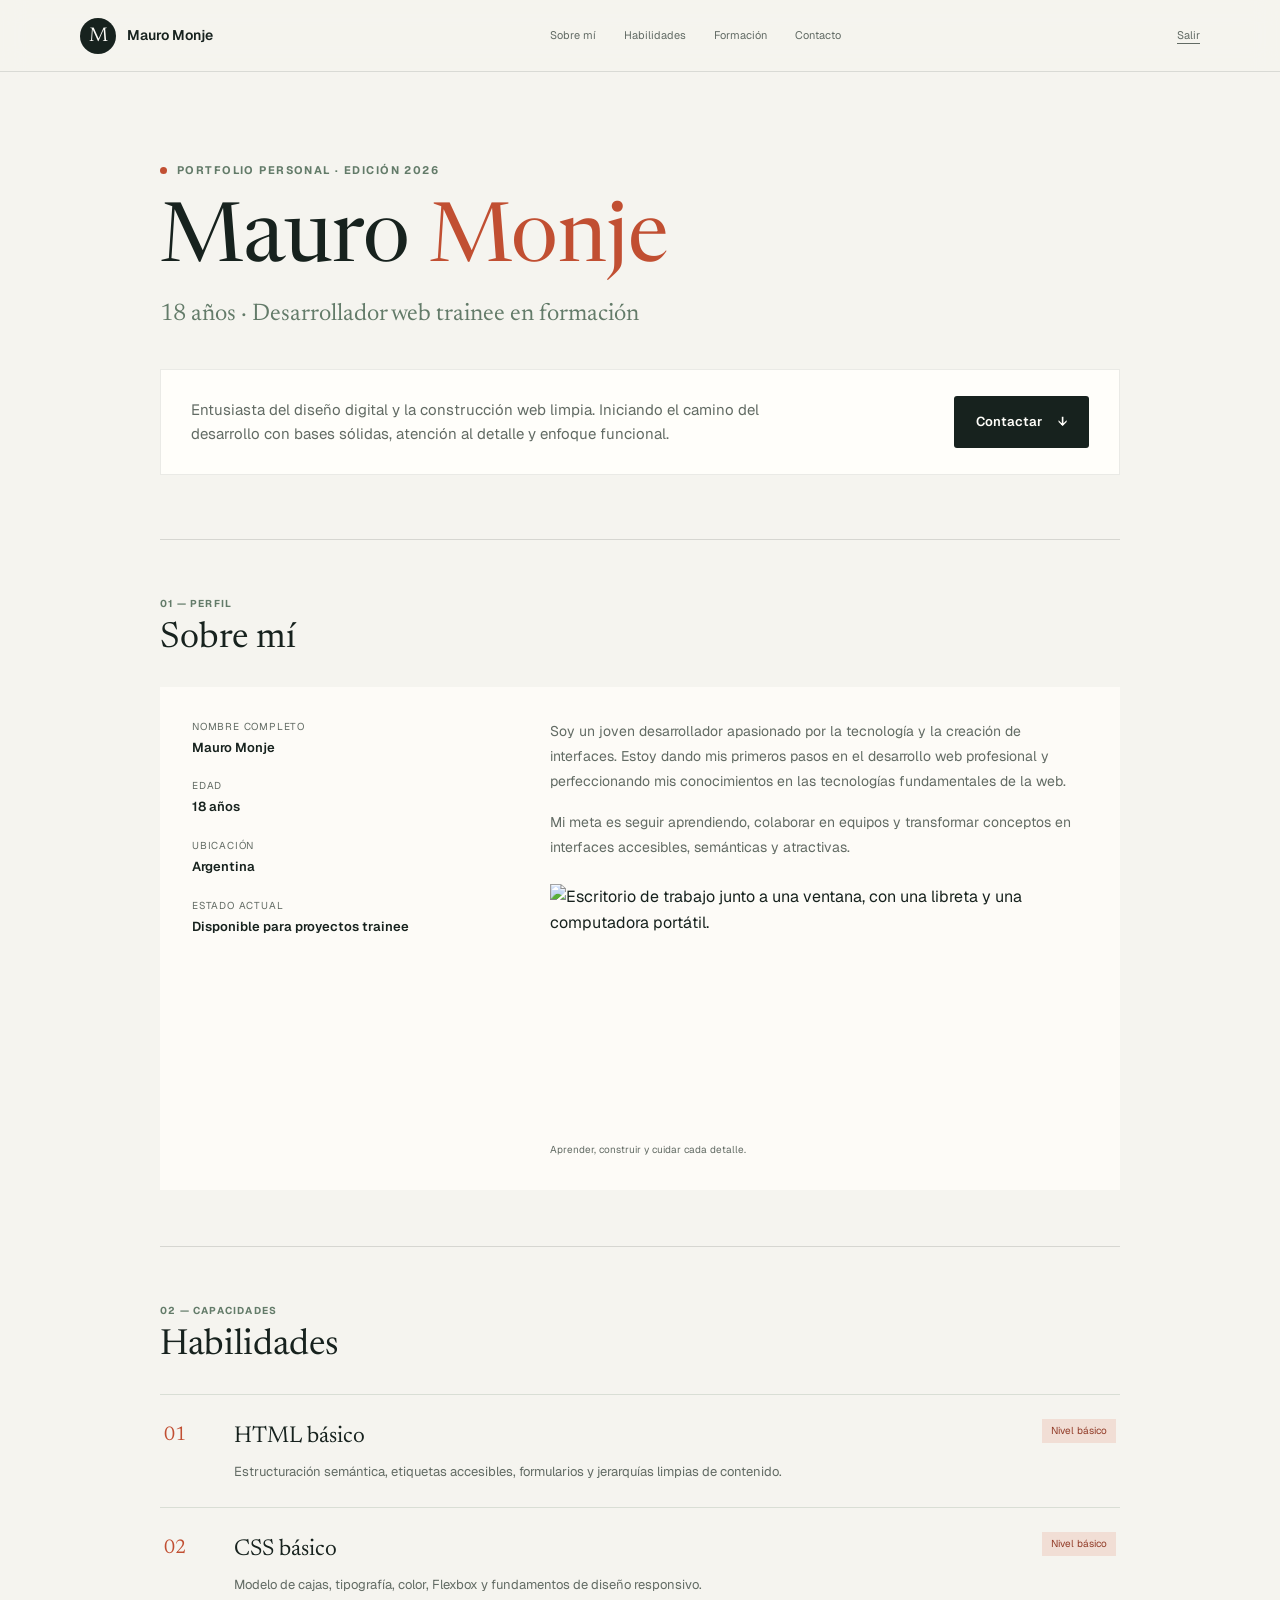
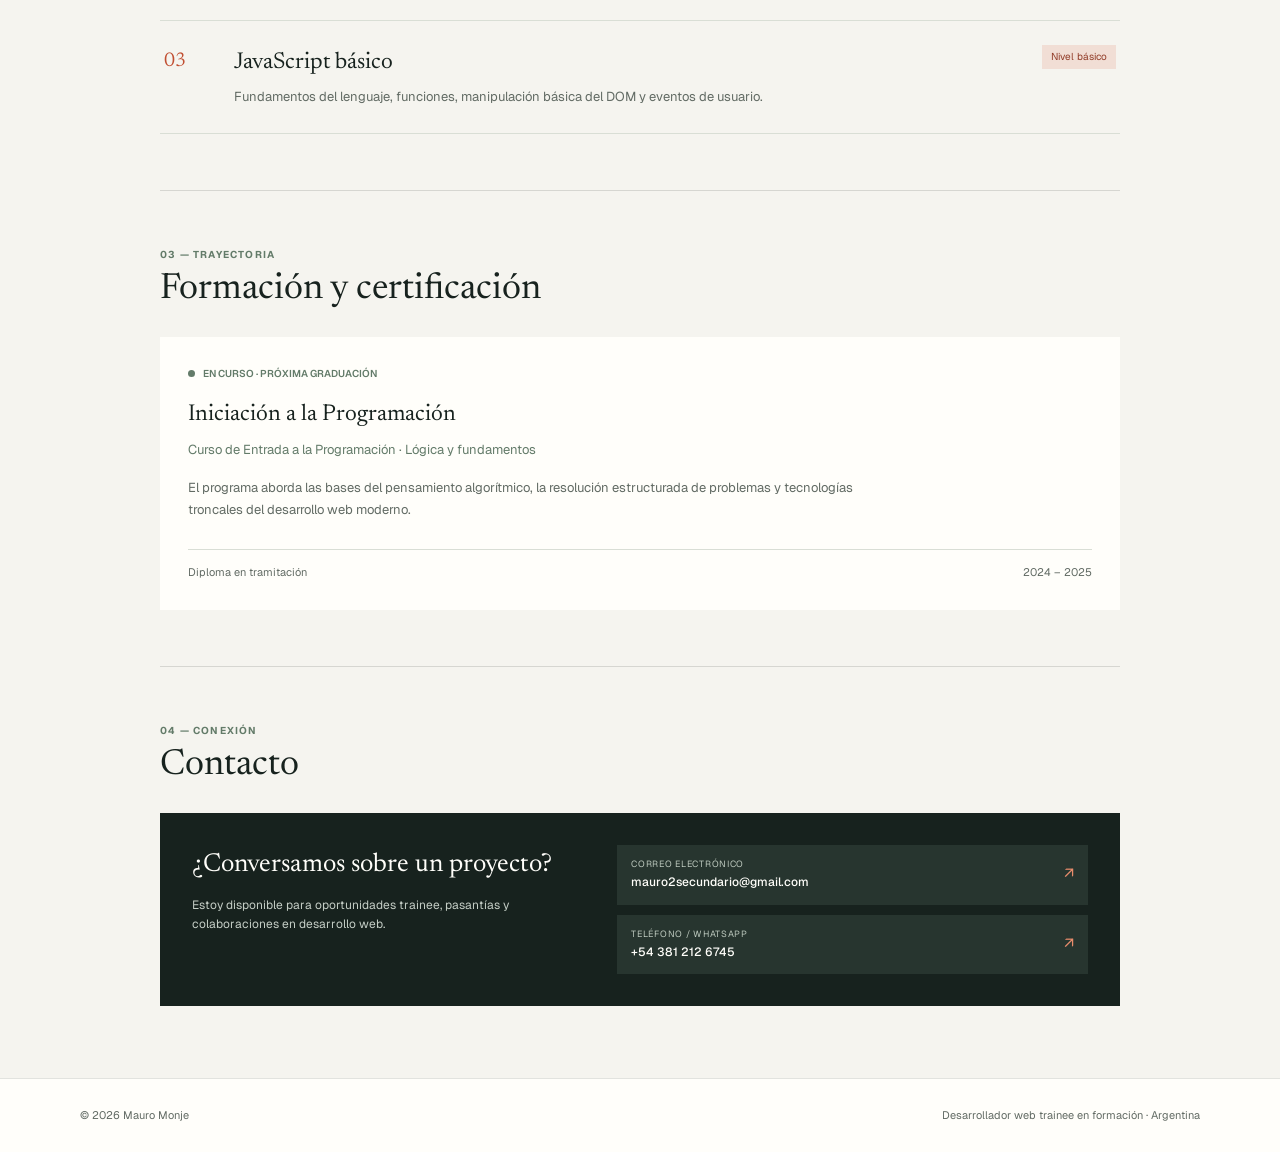
==== portfolio.html @ 8994351b "portfolio" ====
<!doctype html>
<html lang="es">
<head>
    <meta charset="utf-8">
    <meta name="viewport" content="width=device-width, initial-scale=1">
    <meta name="description" content="Portfolio de Mauro Monje, desarrollador web trainee en formación en Argentina.">
    <meta name="theme-color" content="#f5f4ef">
    <title>Mauro Monje | Portfolio</title>
    <link rel="preconnect" href="https://fonts.googleapis.com">
    <link rel="preconnect" href="https://fonts.gstatic.com" crossorigin>
    <link href="https://fonts.googleapis.com/css2?family=Geist:wght@400;500;600;700&family=Newsreader:opsz,wght@6..72,400;6..72,500&display=swap" rel="stylesheet">
    <link rel="stylesheet" href="estilos.css">
</head>
<body class="pagina pagina-portfolio">
    <header class="encabezado encabezado-portfolio">
        <a class="marca" href="#sobre-mi" aria-label="Mauro Monje, inicio del portfolio">
            <span class="marca-simbolo" aria-hidden="true">M</span>
            <span class="marca-texto">Mauro Monje</span>
        </a>
        <nav class="navegacion-portfolio" aria-label="Navegación del portfolio">
            <a href="#sobre-mi">Sobre mí</a>
            <a href="#habilidades">Habilidades</a>
            <a href="#formacion">Formación</a>
            <a href="#contacto">Contacto</a>
        </nav>
        <a class="salir-portfolio" href="index.html">Salir</a>
    </header>

    <main class="portfolio-contenido">
        <section class="portfolio-hero" aria-labelledby="titulo-portfolio">
            <header class="portfolio-hero-encabezado">
                <p class="sobretitulo"><span class="punto-acento" aria-hidden="true"></span> Portfolio personal · Edición 2026</p>
                <h1 id="titulo-portfolio">Mauro <em>Monje</em></h1>
                <p class="portfolio-subtitulo">18 años · Desarrollador web trainee en formación</p>
            </header>
            <div class="portfolio-resumen">
                <p>Entusiasta del diseño digital y la construcción web limpia. Iniciando el camino del desarrollo con bases sólidas, atención al detalle y enfoque funcional.</p>
                <a class="boton boton-oscuro" href="#contacto">Contactar <span aria-hidden="true">↓</span></a>
            </div>
        </section>

        <section class="portfolio-seccion" id="sobre-mi" aria-labelledby="titulo-sobre-mi">
            <header class="seccion-encabezado">
                <p class="seccion-numero">01 — Perfil</p>
                <h2 id="titulo-sobre-mi">Sobre mí</h2>
            </header>
            <article class="perfil-contenido">
                <dl class="perfil-datos">
                    <div><dt>Nombre completo</dt><dd>Mauro Monje</dd></div>
                    <div><dt>Edad</dt><dd>18 años</dd></div>
                    <div><dt>Ubicación</dt><dd>Argentina</dd></div>
                    <div><dt>Estado actual</dt><dd>Disponible para proyectos trainee</dd></div>
                </dl>
                <div class="perfil-biografia">
                    <p>Soy un joven desarrollador apasionado por la tecnología y la creación de interfaces. Estoy dando mis primeros pasos en el desarrollo web profesional y perfeccionando mis conocimientos en las tecnologías fundamentales de la web.</p>
                    <p>Mi meta es seguir aprendiendo, colaborar en equipos y transformar conceptos en interfaces accesibles, semánticas y atractivas.</p>
                    <figure class="perfil-imagen">
                        <img src="https://lh3.googleusercontent.com/aida-public/[base64]" alt="Escritorio de trabajo junto a una ventana, con una libreta y una computadora portátil." width="1200" height="900" loading="lazy">
                        <figcaption>Aprender, construir y cuidar cada detalle.</figcaption>
                    </figure>
                </div>
            </article>
        </section>

        <section class="portfolio-seccion" id="habilidades" aria-labelledby="titulo-habilidades">
            <header class="seccion-encabezado">
                <p class="seccion-numero">02 — Capacidades</p>
                <h2 id="titulo-habilidades">Habilidades</h2>
            </header>
            <ul class="lista-habilidades">
                <li class="habilidad">
                    <span class="habilidad-numero">01</span>
                    <div><h3>HTML básico</h3><p>Estructuración semántica, etiquetas accesibles, formularios y jerarquías limpias de contenido.</p></div>
                    <span class="habilidad-nivel">Nivel básico</span>
                </li>
                <li class="habilidad">
                    <span class="habilidad-numero">02</span>
                    <div><h3>CSS básico</h3><p>Modelo de cajas, tipografía, color, Flexbox y fundamentos de diseño responsivo.</p></div>
                    <span class="habilidad-nivel">Nivel básico</span>
                </li>
                <li class="habilidad">
                    <span class="habilidad-numero">03</span>
                    <div><h3>JavaScript básico</h3><p>Fundamentos del lenguaje, funciones, manipulación básica del DOM y eventos de usuario.</p></div>
                    <span class="habilidad-nivel">Nivel básico</span>
                </li>
            </ul>
        </section>

        <section class="portfolio-seccion" id="formacion" aria-labelledby="titulo-formacion">
            <header class="seccion-encabezado">
                <p class="seccion-numero">03 — Trayectoria</p>
                <h2 id="titulo-formacion">Formación y certificación</h2>
            </header>
            <article class="formacion-contenido">
                <div class="formacion-texto">
                    <p class="estado-formacion"><span aria-hidden="true"></span> En curso · Próxima graduación</p>
                    <h3>Iniciación a la Programación</h3>
                    <p class="formacion-bajada">Curso de Entrada a la Programación · Lógica y fundamentos</p>
                    <p>El programa aborda las bases del pensamiento algorítmico, la resolución estructurada de problemas y tecnologías troncales del desarrollo web moderno.</p>
                </div>
                <figure class="formacion-imagen">
                </figure>
                <footer class="formacion-pie"><span>Diploma en tramitación</span><span>2024 – 2025</span></footer>
            </article>
        </section>

        <section class="portfolio-seccion seccion-contacto" id="contacto" aria-labelledby="titulo-contacto">
            <header class="seccion-encabezado">
                <p class="seccion-numero">04 — Conexión</p>
                <h2 id="titulo-contacto">Contacto</h2>
            </header>
            <article class="contacto-contenido">
                <div>
                    <h3>¿Conversamos sobre un proyecto?</h3>
                    <p>Estoy disponible para oportunidades trainee, pasantías y colaboraciones en desarrollo web.</p>
                </div>
                <address class="contacto-enlaces">
                    <a href="mailto:mauro2secundario@gmail.com"><span>Correo electrónico</span><strong>mauro2secundario@gmail.com</strong><span aria-hidden="true">↗</span></a>
                    <a href="tel:+543812126745"><span>Teléfono / WhatsApp</span><strong>+54 381 212 6745</strong><span aria-hidden="true">↗</span></a>
                </address>
            </article>
        </section>
    </main>

    <footer class="pie-pagina pie-portfolio">
        <p>© 2026 Mauro Monje</p>
        <p>Desarrollador web trainee en formación · Argentina</p>
    </footer>
</body>
</html>
---- estilos.css ----
:root {
    color-scheme: light;
    --fondo: #f5f4ef;
    --superficie: #fffefa;
    --tinta: #17221e;
    --tinta-suave: #626b64;
    --linea: #d9ded5;
    --acento: #c14f32;
    --acento-oscuro: #913b27;
    --acento-claro: #f1ded5;
    --verde: #637b69;
    --fuente-cuerpo: "Geist", "Segoe UI", sans-serif;
    --fuente-titular: "Newsreader", Georgia, serif;
    --ancho-contenido: 1120px;
}

* {
    box-sizing: border-box;
}

html {
    min-width: 320px;
    background: var(--fondo);
}

body {
    min-height: 100vh;
    margin: 0;
    color: var(--tinta);
    font-family: var(--fuente-cuerpo);
    font-size: 16px;
    line-height: 1.6;
    background-color: var(--fondo);
    background-image: radial-gradient(ellipse at 12% 18%, rgb(99 123 105 / 9%), transparent 30%), radial-gradient(ellipse at 91% 78%, rgb(193 79 50 / 8%), transparent 32%);
}

a {
    color: inherit;
}

a:focus-visible,
button:focus-visible,
input:focus-visible {
    outline: 3px solid var(--acento);
    outline-offset: 3px;
}

.pagina {
    display: flex;
    min-height: 100vh;
    flex-direction: column;
}

.encabezado,
.pie-pagina {
    display: flex;
    width: min(var(--ancho-contenido), calc(100% - 64px));
    align-items: center;
    justify-content: space-between;
    margin-inline: auto;
}

.encabezado {
    min-height: 88px;
    border-bottom: 1px solid rgb(23 34 30 / 12%);
}

.marca {
    display: inline-flex;
    align-items: center;
    gap: 11px;
    text-decoration: none;
}

.marca-simbolo {
    display: grid;
    width: 36px;
    aspect-ratio: 1;
    place-items: center;
    border-radius: 50%;
    background: var(--tinta);
    color: var(--superficie);
    font-family: var(--fuente-titular);
    font-size: 20px;
}

.marca-texto {
    font-size: 14px;
    font-weight: 600;
}

.encabezado-nota,
.enlace-encabezado {
    margin: 0;
    color: var(--tinta-suave);
    font-size: 12px;
    letter-spacing: 0.04em;
}

.encabezado-nota span {
    padding-inline: 6px;
    color: var(--acento);
}

.enlace-encabezado {
    text-decoration-color: var(--linea);
    text-underline-offset: 5px;
    transition: color 160ms ease;
}

.enlace-encabezado:hover,
.alternativa a:hover {
    color: var(--acento-oscuro);
}

.contenido-principal {
    display: grid;
    width: min(var(--ancho-contenido), calc(100% - 64px));
    flex: 1;
    align-items: center;
    margin-inline: auto;
    padding-block: 64px;
}

.panel-registro {
    display: grid;
    grid-template-columns: 0.9fr 1fr;
    gap: clamp(48px, 8vw, 112px);
    align-items: start;
    padding: clamp(36px, 6vw, 72px);
    border: 1px solid rgb(23 34 30 / 9%);
    background: rgb(255 254 250 / 88%);
    box-shadow: 0 22px 70px rgb(23 34 30 / 7%);
}

.registro-intro {
    position: sticky;
    top: 48px;
    padding-top: 9px;
}

.sobretitulo {
    display: flex;
    align-items: center;
    gap: 10px;
    margin: 0 0 22px;
    color: var(--verde);
    font-size: 11px;
    font-weight: 700;
    letter-spacing: 0.13em;
    text-transform: uppercase;
}

.punto-acento {
    width: 7px;
    height: 7px;
    border-radius: 50%;
    background: var(--acento);
}

h1 {
    max-width: 520px;
    margin: 0;
    font-family: var(--fuente-titular);
    font-size: clamp(46px, 6vw, 72px);
    font-weight: 400;
    line-height: 0.99;
}

h1 em {
    color: var(--acento);
    font-weight: 400;
}

.texto-intro {
    max-width: 410px;
    margin: 23px 0 0;
    color: var(--tinta-suave);
    font-size: 15px;
    line-height: 1.8;
}

.formulario {
    display: flex;
    flex-direction: column;
    gap: 20px;
}

.campo {
    display: flex;
    min-width: 0;
    flex-direction: column;
    gap: 8px;
}

.campo label {
    color: var(--tinta);
    font-size: 12px;
    font-weight: 600;
}

.campo input {
    width: 100%;
    min-height: 50px;
    padding: 0 14px;
    border: 1px solid var(--linea);
    border-radius: 3px;
    background: var(--superficie);
    color: var(--tinta);
    font: inherit;
    font-size: 14px;
    transition: border-color 160ms ease, box-shadow 160ms ease;
}

.campo input::placeholder {
    color: #929990;
}

.campo input:focus {
    border-color: var(--verde);
    box-shadow: 0 0 0 3px rgb(99 123 105 / 12%);
}

.grupo-campos {
    display: grid;
    grid-template-columns: repeat(2, minmax(0, 1fr));
    gap: 16px;
}

.boton {
    display: inline-flex;
    min-height: 52px;
    align-items: center;
    justify-content: center;
    gap: 16px;
    padding: 0 22px;
    border: 0;
    border-radius: 3px;
    font: inherit;
    font-size: 13px;
    font-weight: 600;
    text-decoration: none;
    transition: background-color 160ms ease, transform 160ms ease;
}

.boton-principal {
    margin-top: 2px;
    background: var(--acento);
    color: #fffefa;
    cursor: pointer;
}

.boton-principal:hover {
    transform: translateY(-2px);
    background: var(--acento-oscuro);
}

.boton-principal span {
    font-size: 17px;
}

.alternativa {
    margin: -6px 0 0;
    color: var(--tinta-suave);
    font-size: 12px;
    text-align: center;
}

.alternativa a {
    color: var(--tinta);
    font-weight: 600;
    text-underline-offset: 3px;
    transition: color 160ms ease;
}

.pie-pagina {
    min-height: 74px;
    border-top: 1px solid rgb(23 34 30 / 12%);
    color: var(--tinta-suave);
    font-size: 11px;
}

.pie-pagina p {
    margin: 0;
}

.contenido-bienvenida {
    padding-block: 76px;
}

.bienvenida {
    display: grid;
    grid-template-columns: 1fr 0.88fr;
    gap: clamp(48px, 8vw, 112px);
    align-items: center;
}

.bienvenida-texto {
    padding-block: 24px;
}

.bienvenida-texto h1 {
    max-width: 550px;
    font-size: clamp(56px, 7vw, 88px);
}

.bienvenida-texto .texto-intro {
    max-width: 460px;
    font-size: 17px;
}

.bienvenida-detalle {
    margin: 30px 0 28px;
    color: var(--verde);
    font-family: var(--fuente-titular);
    font-size: 21px;
    font-style: italic;
}

.boton-enlace {
    width: fit-content;
}

.bienvenida-imagen {
    position: relative;
    margin: 0;
    padding: 0 0 24px 24px;
}

.bienvenida-imagen::before {
    position: absolute;
    z-index: -1;
    inset: 24px 0 0 0;
    border: 1px solid rgb(99 123 105 / 40%);
    content: "";
}

.bienvenida-imagen img {
    display: block;
    width: 100%;
    aspect-ratio: 4 / 5;
    object-fit: cover;
    background: var(--acento-claro);
}

.bienvenida-imagen figcaption {
    padding-top: 11px;
    color: var(--tinta-suave);
    font-size: 11px;
}

@media (max-width: 760px) {
    .encabezado,
    .pie-pagina,
    .contenido-principal {
        width: min(100% - 36px, var(--ancho-contenido));
    }

    .encabezado {
        min-height: 72px;
    }

    .contenido-principal {
        padding-block: 32px;
    }

    .panel-registro {
        grid-template-columns: 1fr;
        gap: 34px;
        padding: 30px 24px;
    }

    .registro-intro {
        position: static;
    }

    .registro-intro h1 {
        max-width: 450px;
        font-size: clamp(48px, 12vw, 64px);
    }

    .contenido-bienvenida {
        padding-block: 44px;
    }

    .bienvenida {
        grid-template-columns: 1fr;
        gap: 36px;
    }

    .bienvenida-texto {
        padding-block: 0;
    }

    .bienvenida-texto h1 {
        font-size: clamp(56px, 13vw, 76px);
    }

    .bienvenida-imagen {
        width: min(100%, 520px);
        margin-left: auto;
    }
}

@media (max-width: 480px) {
    .encabezado-nota {
        display: none;
    }

    .grupo-campos {
        grid-template-columns: 1fr;
    }

    .formulario {
        gap: 17px;
    }

    .pie-pagina {
        min-height: 68px;
        gap: 12px;
        font-size: 10px;
    }

    .pie-pagina p:last-child {
        text-align: right;
    }
}

@media (prefers-reduced-motion: reduce) {
    *,
    *::before,
    *::after {
        scroll-behavior: auto !important;
        transition-duration: 0.01ms !important;
    }
}

.nota-demo {
    margin: -6px 0 0;
    color: var(--tinta-suave);
    font-size: 11px;
    line-height: 1.6;
    text-align: center;
}

.pagina-portfolio {
    background: var(--fondo);
}

.encabezado-portfolio {
    position: sticky;
    z-index: 5;
    top: 0;
    width: 100%;
    min-height: 72px;
    padding-inline: max(32px, calc((100% - var(--ancho-contenido)) / 2));
    background: rgb(245 244 239 / 94%);
    backdrop-filter: blur(12px);
}

.navegacion-portfolio {
    display: flex;
    align-items: center;
    gap: 28px;
}

.navegacion-portfolio a,
.salir-portfolio {
    color: var(--tinta-suave);
    font-size: 11px;
    text-decoration: none;
    transition: color 160ms ease;
}

.navegacion-portfolio a:hover,
.salir-portfolio:hover {
    color: var(--acento-oscuro);
}

.salir-portfolio {
    text-decoration: underline;
    text-underline-offset: 4px;
}

.portfolio-contenido {
    width: min(100% - 64px, 960px);
    margin-inline: auto;
}

.portfolio-hero {
    padding-block: 90px 64px;
}

.portfolio-hero-encabezado h1 {
    max-width: none;
    font-size: 82px;
}

.portfolio-hero-encabezado h1 em {
    font-style: normal;
}

.portfolio-subtitulo {
    margin: 12px 0 0;
    color: var(--verde);
    font-family: var(--fuente-titular);
    font-size: 24px;
}

.portfolio-resumen {
    display: flex;
    align-items: center;
    justify-content: space-between;
    gap: 36px;
    margin-top: 36px;
    padding: 26px 30px;
    border: 1px solid rgb(23 34 30 / 9%);
    background: var(--superficie);
}

.portfolio-resumen p {
    max-width: 620px;
    margin: 0;
    color: var(--tinta-suave);
    font-size: 15px;
}

.boton-oscuro {
    flex: 0 0 auto;
    background: var(--tinta);
    color: var(--superficie);
}

.boton-oscuro:hover {
    background: var(--verde);
}

.portfolio-seccion {
    padding-block: 56px;
    border-top: 1px solid rgb(23 34 30 / 14%);
    scroll-margin-top: 90px;
}

.seccion-encabezado {
    margin-bottom: 26px;
}

.seccion-numero {
    margin: 0 0 7px;
    color: var(--verde);
    font-size: 10px;
    font-weight: 700;
    letter-spacing: 0.12em;
    text-transform: uppercase;
}

.seccion-encabezado h2 {
    margin: 0;
    font-family: var(--fuente-titular);
    font-size: 36px;
    font-weight: 400;
    line-height: 1.15;
}

.perfil-contenido {
    display: grid;
    grid-template-columns: 0.72fr 1.28fr;
    gap: 56px;
    padding: 32px;
    background: rgb(255 254 250 / 78%);
}

.perfil-datos {
    display: flex;
    flex-direction: column;
    gap: 20px;
    margin: 0;
}

.perfil-datos dt {
    color: var(--tinta-suave);
    font-size: 10px;
    letter-spacing: 0.08em;
    text-transform: uppercase;
}

.perfil-datos dd {
    margin: 3px 0 0;
    font-size: 13px;
    font-weight: 600;
}

.perfil-biografia p {
    margin: 0 0 16px;
    color: var(--tinta-suave);
    font-size: 14px;
    line-height: 1.8;
}

.perfil-imagen {
    margin: 24px 0 0;
}

.perfil-imagen img {
    display: block;
    width: 100%;
    max-height: 250px;
    object-fit: cover;
}

.perfil-imagen figcaption,
.formacion-imagen figcaption {
    padding-top: 8px;
    color: var(--tinta-suave);
    font-size: 10px;
}

.lista-habilidades {
    margin: 0;
    padding: 0;
    border-top: 1px solid var(--linea);
    list-style: none;
}

.habilidad {
    display: grid;
    grid-template-columns: 48px 1fr auto;
    gap: 22px;
    align-items: start;
    padding: 24px 4px;
    border-bottom: 1px solid var(--linea);
}

.habilidad-numero {
    color: var(--acento);
    font-family: var(--fuente-titular);
    font-size: 20px;
}

.habilidad h3,
.formacion-contenido h3 {
    margin: 0 0 5px;
    font-family: var(--fuente-titular);
    font-size: 23px;
    font-weight: 400;
}

.habilidad p,
.formacion-contenido p {
    margin: 0;
    color: var(--tinta-suave);
    font-size: 13px;
    line-height: 1.7;
}

.habilidad-nivel {
    padding: 4px 9px;
    background: var(--acento-claro);
    color: var(--acento-oscuro);
    font-size: 10px;
    white-space: nowrap;
}

.formacion-contenido {
    display: grid;
    grid-template-columns: 1fr 210px;
    gap: 28px;
    padding: 28px;
    background: var(--superficie);
}

.estado-formacion {
    display: flex;
    align-items: center;
    gap: 8px;
    margin-bottom: 15px !important;
    color: var(--verde) !important;
    font-size: 10px !important;
    font-weight: 600;
    text-transform: uppercase;
}

.estado-formacion span {
    width: 7px;
    height: 7px;
    border-radius: 50%;
    background: var(--verde);
}

.formacion-contenido .formacion-bajada {
    margin-bottom: 16px;
    color: var(--verde);
    font-size: 13px;
}

.formacion-imagen {
    margin: 0;
}

.formacion-imagen img {
    display: block;
    width: 100%;
    aspect-ratio: 4 / 3;
    object-fit: cover;
}

.formacion-pie {
    display: flex;
    grid-column: 1 / -1;
    justify-content: space-between;
    padding-top: 14px;
    border-top: 1px solid var(--linea);
    color: var(--tinta-suave);
    font-size: 11px;
}

.seccion-contacto {
    padding-bottom: 72px;
}

.contacto-contenido {
    display: grid;
    grid-template-columns: 0.9fr 1.1fr;
    gap: 40px;
    padding: 32px;
    background: var(--tinta);
    color: var(--superficie);
}

.contacto-contenido h3 {
    margin: 0 0 9px;
    font-family: var(--fuente-titular);
    font-size: 26px;
    font-weight: 400;
}

.contacto-contenido p {
    margin: 0;
    color: #c5cec6;
    font-size: 12px;
}

.contacto-enlaces {
    display: flex;
    flex-direction: column;
    gap: 10px;
    font-style: normal;
}

.contacto-enlaces a {
    display: grid;
    grid-template-columns: 1fr auto;
    gap: 2px 12px;
    padding: 12px 14px;
    background: #27352f;
    text-decoration: none;
}

.contacto-enlaces a > span:first-child {
    color: #bdc9be;
    font-size: 9px;
    letter-spacing: 0.08em;
    text-transform: uppercase;
}

.contacto-enlaces strong {
    font-size: 12px;
    font-weight: 500;
}

.contacto-enlaces a > span:last-child {
    grid-column: 2;
    grid-row: 1 / 3;
    align-self: center;
    color: #e88c6c;
}

.pie-portfolio {
    width: 100%;
    padding-inline: max(32px, calc((100% - var(--ancho-contenido)) / 2));
    background: var(--superficie);
}

@media (max-width: 760px) {
    .encabezado-portfolio {
        width: 100%;
        padding-inline: 18px;
    }

    .navegacion-portfolio {
        gap: 14px;
        overflow-x: auto;
        padding-inline: 8px;
    }

    .navegacion-portfolio a {
        white-space: nowrap;
    }

    .portfolio-contenido {
        width: min(100% - 36px, 960px);
    }

    .portfolio-hero {
        padding-block: 60px 42px;
    }

    .portfolio-hero-encabezado h1 {
        font-size: 64px;
    }

    .portfolio-resumen,
    .perfil-contenido,
    .contacto-contenido {
        grid-template-columns: 1fr;
    }

    .portfolio-resumen {
        align-items: flex-start;
        flex-direction: column;
        gap: 20px;
    }

    .perfil-contenido {
        gap: 32px;
        padding: 24px;
    }

    .formacion-contenido {
        grid-template-columns: 1fr 160px;
    }

    .contacto-contenido {
        gap: 24px;
        padding: 24px;
    }

    .pie-portfolio {
        width: 100%;
        padding-inline: 18px;
    }
}

@media (max-width: 480px) {
    .encabezado-portfolio {
        flex-wrap: wrap;
        gap: 0 12px;
        padding-block: 10px;
    }

    .navegacion-portfolio {
        order: 3;
        width: 100%;
        justify-content: space-between;
        padding: 8px 0 0;
    }

    .navegacion-portfolio a {
        font-size: 10px;
    }

    .portfolio-contenido {
        width: min(100% - 36px, 960px);
    }

    .portfolio-hero-encabezado h1 {
        font-size: 54px;
    }

    .portfolio-subtitulo {
        font-size: 19px;
    }

    .portfolio-resumen {
        padding: 22px;
    }

    .portfolio-seccion {
        padding-block: 42px;
    }

    .seccion-encabezado h2 {
        font-size: 31px;
    }

    .habilidad {
        grid-template-columns: 32px 1fr;
        gap: 12px;
    }

    .habilidad-nivel {
        grid-column: 2;
        justify-self: start;
    }

    .formacion-contenido {
        grid-template-columns: 1fr;
        padding: 22px;
    }

    .formacion-imagen {
        max-width: 260px;
    }

    .formacion-pie {
        gap: 14px;
        font-size: 10px;
    }

    .contacto-contenido {
        padding: 22px;
    }
}
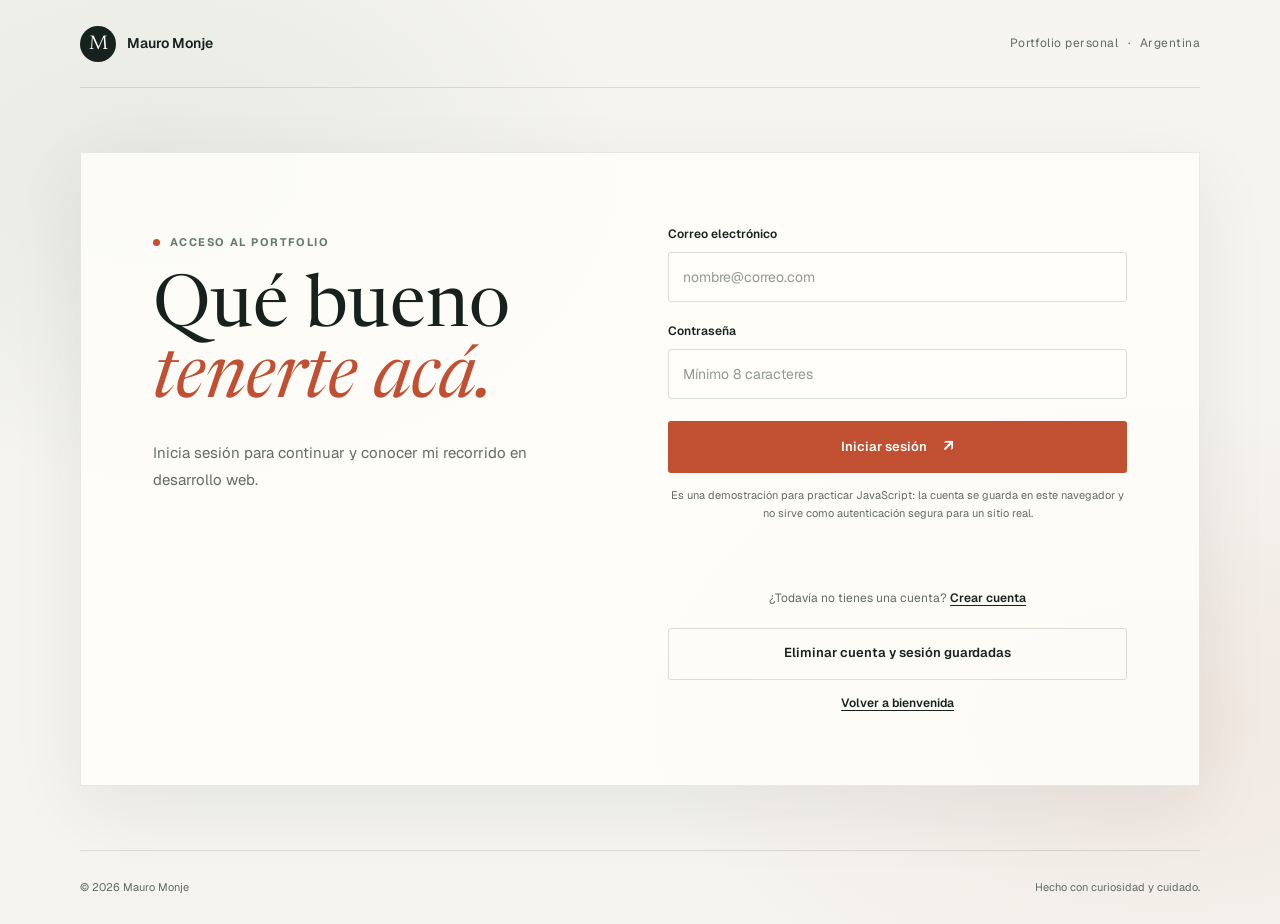
==== commit ebec3ff9: "loginjs" ====
--- a/portfolio.html
+++ b/portfolio.html
@@ -24,7 +24,7 @@
             <a href="#formacion">Formación</a>
             <a href="#contacto">Contacto</a>
         </nav>
-        <a class="salir-portfolio" href="index.html">Salir</a>
+        <a class="salir-portfolio" id="salir-portfolio" href="index.html">Salir</a>
     </header>
 
     <main class="portfolio-contenido">
@@ -127,5 +127,6 @@
         <p>© 2026 Mauro Monje</p>
         <p>Desarrollador web trainee en formación · Argentina</p>
     </footer>
+    <script src="portfolio.js" defer></script>
 </body>
 </html>
--- a/estilos.css
+++ b/estilos.css
@@ -273,6 +273,25 @@
     transition: color 160ms ease;
 }
 
+.boton-texto {
+    padding: 0;
+    border: 0;
+    background: transparent;
+    color: var(--tinta);
+    font: inherit;
+    font-weight: 600;
+    text-decoration: underline;
+    text-underline-offset: 3px;
+    cursor: pointer;
+}
+
+.boton-secundario {
+    border: 1px solid var(--linea);
+    background: transparent;
+    color: var(--tinta);
+    cursor: pointer;
+}
+
 .pie-pagina {
     min-height: 74px;
     border-top: 1px solid rgb(23 34 30 / 12%);
